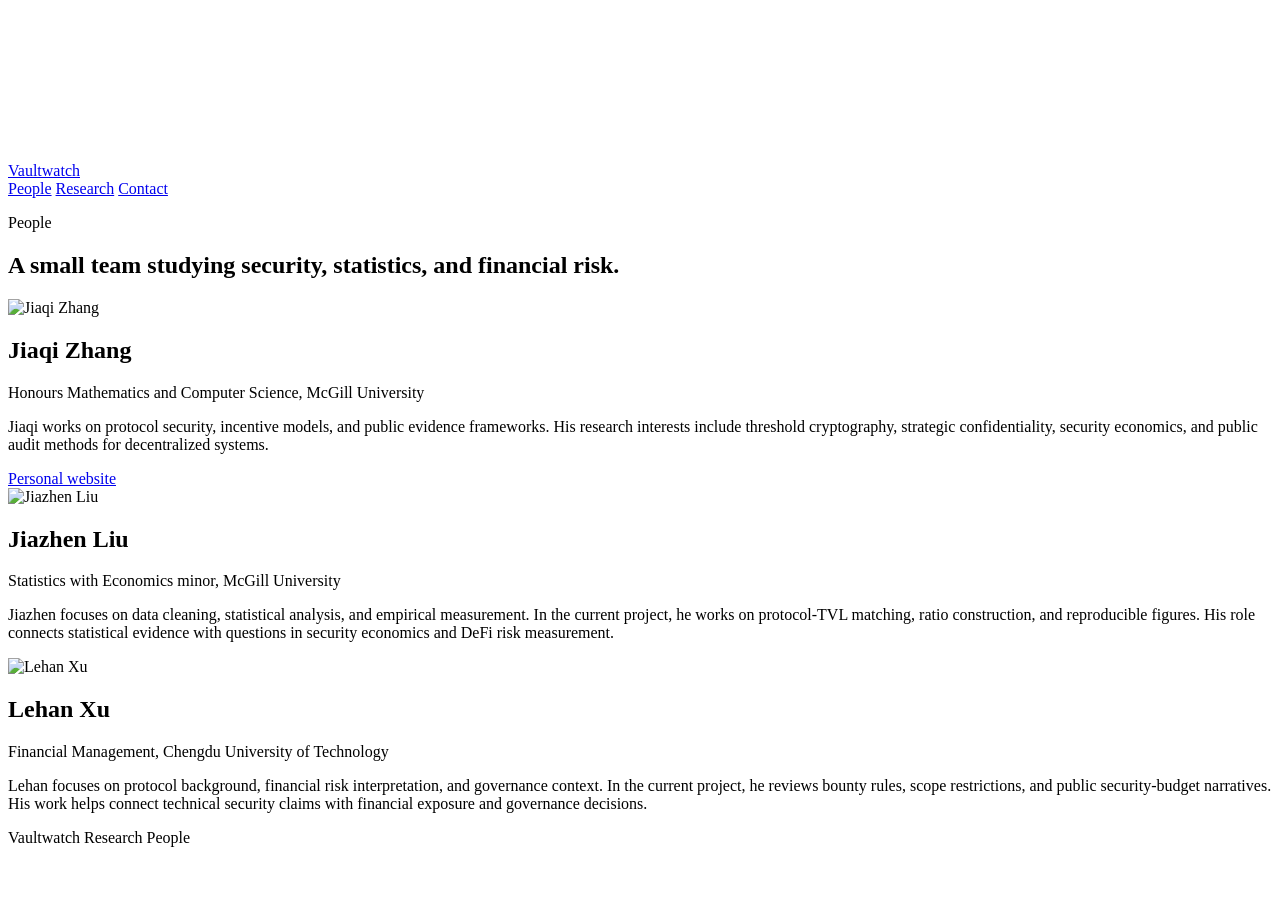
==== people.html @ 1d651212 "Update people.html" ====
<!doctype html>
<html lang="en">
  <head>
    <meta charset="utf-8">
    <meta name="viewport" content="width=device-width, initial-scale=1">
    <title>People | Vaultwatch Research</title>
    <meta name="description" content="People at Vaultwatch Research.">
    <link rel="stylesheet" href="assets/css/style.css">
  </head>
  <body>
    <canvas id="starfield" aria-hidden="true"></canvas>

    <header class="site-header">
      <a class="brand" href="index.html">Vaultwatch</a>
      <nav class="nav" aria-label="Main navigation">
        <a class="active" href="people.html">People</a>
        <a href="research.html">Research</a>
        <a href="contact.html">Contact</a>
      </nav>
    </header>

    <main>
      <section class="page-title">
        <p class="eyebrow">People</p>
        <h1>A small team studying security, statistics, and financial risk.</h1>
      </section>

      <section class="people-list">
        <article class="person">
          <img class="portrait" src="assets/images/jiaqi-zhang.jpg" alt="Jiaqi Zhang">
          <div>
            <h2>Jiaqi Zhang</h2>
            <p class="role">Honours Mathematics and Computer Science, McGill University</p>
            <p>
              Jiaqi works on protocol security, incentive models, and public
              evidence frameworks. His research interests include threshold
              cryptography, strategic confidentiality, security economics, and
              public audit methods for decentralized systems.
            </p>
            <a class="profile-link" href="https://knarf-z.github.io/jiaqi-zhang.github.io/" target="_blank" rel="noreferrer">
              Personal website
            </a>
          </div>
        </article>

        <article class="person">
          <img class="portrait" src="assets/images/jiazhen-liu.jpg" alt="Jiazhen Liu">
          <div>
            <h2>Jiazhen Liu</h2>
            <p class="role">Statistics with Economics minor, McGill University</p>
            <p>
              Jiazhen focuses on data cleaning, statistical analysis, and
              empirical measurement. In the current project, he works on
              protocol-TVL matching, ratio construction, and reproducible
              figures. His role connects statistical evidence with questions in
              security economics and DeFi risk measurement.
            </p>
          </div>
        </article>

        <article class="person">
          <img class="portrait" src="assets/images/lehan-xu.png" alt="Lehan Xu">
          <div>
            <h2>Lehan Xu</h2>
            <p class="role">Financial Management, Chengdu University of Technology</p>
            <p>
              Lehan focuses on protocol background, financial risk
              interpretation, and governance context. In the current project,
              he reviews bounty rules, scope restrictions, and public
              security-budget narratives. His work helps connect technical
              security claims with financial exposure and governance decisions.
            </p>
          </div>
        </article>
      </section>
    </main>

    <footer class="footer">
      <span>Vaultwatch Research</span>
      <span>People</span>
    </footer>

    <script src="assets/js/starfield.js"></script>
  </body>
</html>
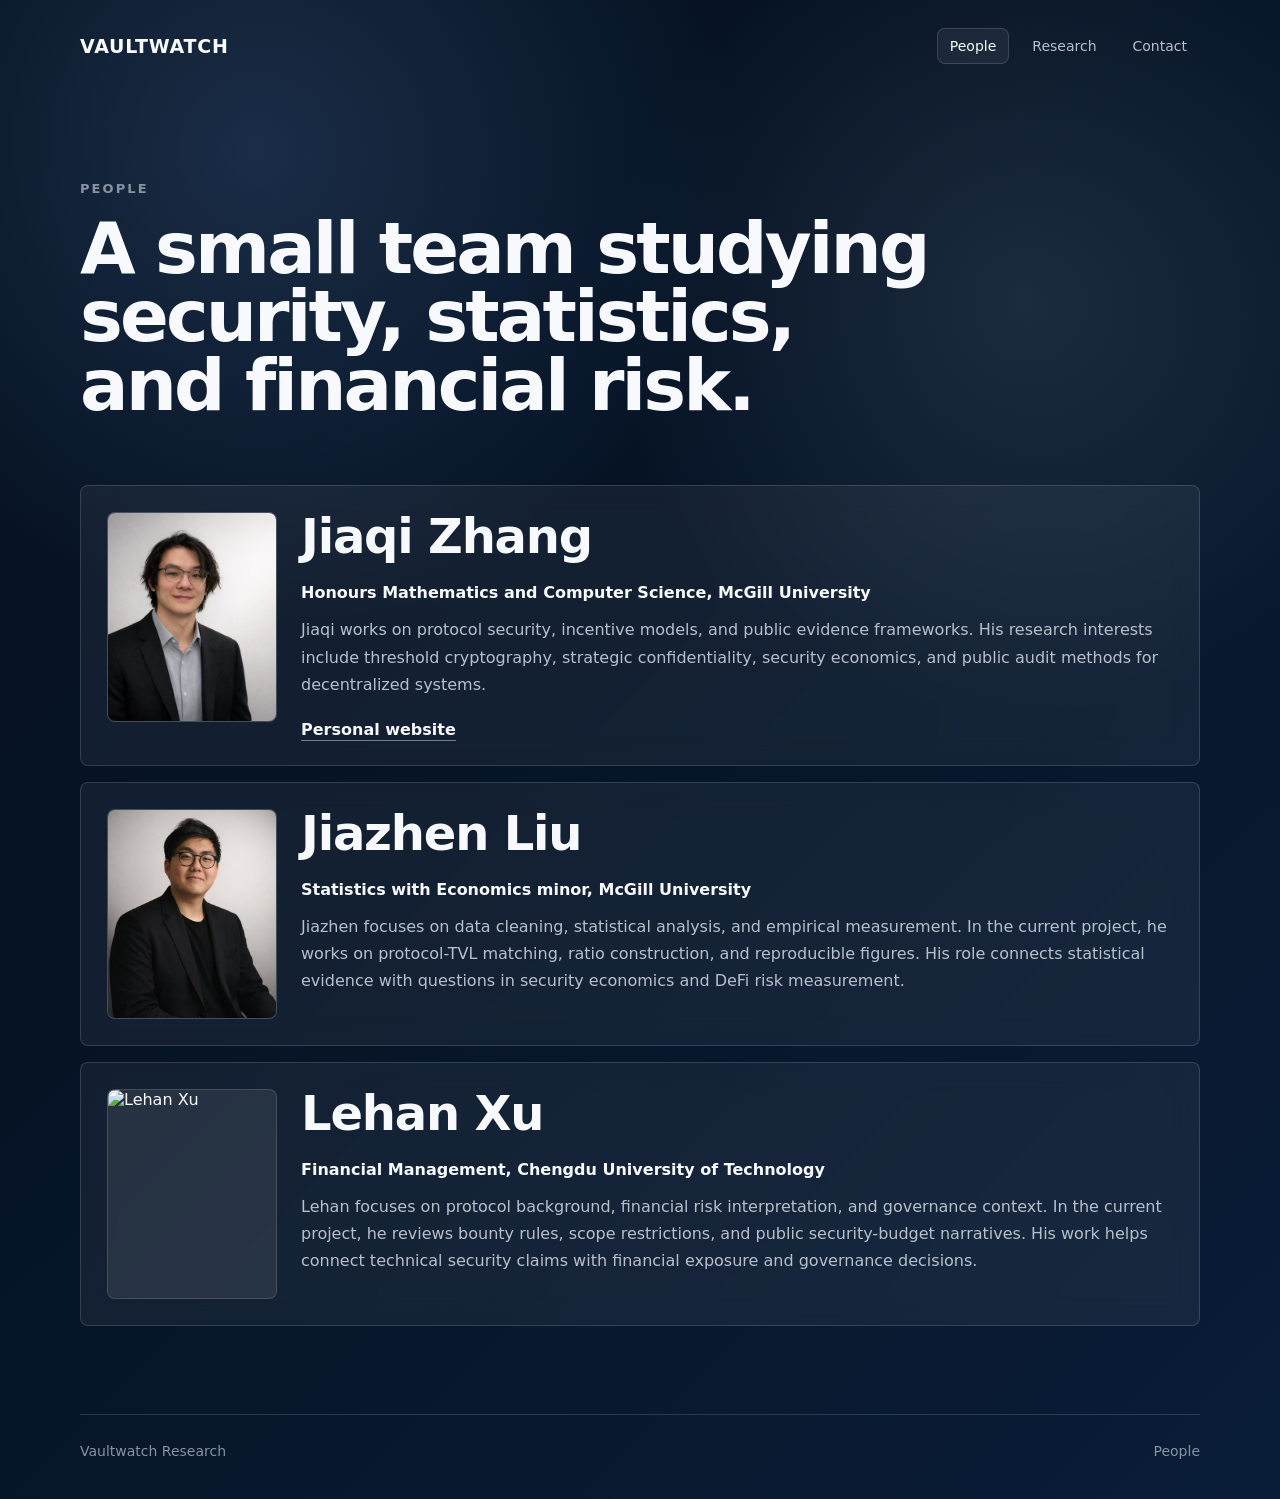
==== commit af2256d8: "Update people.html" ====
--- a/people.html
+++ b/people.html
@@ -7,11 +7,13 @@
     <meta name="description" content="People at Vaultwatch Research.">
     <link rel="stylesheet" href="assets/css/style.css">
   </head>
+
   <body>
     <canvas id="starfield" aria-hidden="true"></canvas>
 
     <header class="site-header">
       <a class="brand" href="index.html">Vaultwatch</a>
+
       <nav class="nav" aria-label="Main navigation">
         <a class="active" href="people.html">People</a>
         <a href="research.html">Research</a>
@@ -27,16 +29,19 @@
 
       <section class="people-list">
         <article class="person">
-          <img class="portrait" src="assets/images/jiaqi-zhang.jpg" alt="Jiaqi Zhang">
+          <img class="portrait" src="jiaqi-zhang.jpg" alt="Jiaqi Zhang">
+
           <div>
             <h2>Jiaqi Zhang</h2>
             <p class="role">Honours Mathematics and Computer Science, McGill University</p>
+
             <p>
               Jiaqi works on protocol security, incentive models, and public
               evidence frameworks. His research interests include threshold
               cryptography, strategic confidentiality, security economics, and
               public audit methods for decentralized systems.
             </p>
+
             <a class="profile-link" href="https://knarf-z.github.io/jiaqi-zhang.github.io/" target="_blank" rel="noreferrer">
               Personal website
             </a>
@@ -44,10 +49,12 @@
         </article>
 
         <article class="person">
-          <img class="portrait" src="assets/images/jiazhen-liu.jpg" alt="Jiazhen Liu">
+          <img class="portrait" src="jiazhen-liu.jpg" alt="Jiazhen Liu">
+
           <div>
             <h2>Jiazhen Liu</h2>
             <p class="role">Statistics with Economics minor, McGill University</p>
+
             <p>
               Jiazhen focuses on data cleaning, statistical analysis, and
               empirical measurement. In the current project, he works on
@@ -59,10 +66,12 @@
         </article>
 
         <article class="person">
-          <img class="portrait" src="assets/images/lehan-xu.png" alt="Lehan Xu">
+          <img class="portrait" src="lehan-Xu.png" alt="Lehan Xu">
+
           <div>
             <h2>Lehan Xu</h2>
             <p class="role">Financial Management, Chengdu University of Technology</p>
+
             <p>
               Lehan focuses on protocol background, financial risk
               interpretation, and governance context. In the current project,
--- a/assets/css/style.css
+++ b/assets/css/style.css
@@ -0,0 +1,379 @@
+:root {
+  --bg: #061427;
+  --bg-2: #0a1d37;
+  --text: #f7f9fc;
+  --muted: #b8c0cc;
+  --soft: #8792a2;
+  --line: rgba(255, 255, 255, 0.14);
+  --panel: rgba(255, 255, 255, 0.055);
+  --panel-strong: rgba(255, 255, 255, 0.09);
+  --accent: #dfe7f4;
+}
+
+* {
+  box-sizing: border-box;
+}
+
+html {
+  min-height: 100%;
+  background: var(--bg);
+}
+
+body {
+  min-height: 100vh;
+  margin: 0;
+  color: var(--text);
+  font-family: Inter, ui-sans-serif, system-ui, -apple-system, BlinkMacSystemFont, "Segoe UI", sans-serif;
+  background:
+    radial-gradient(circle at 20% 10%, rgba(80, 116, 166, 0.28), transparent 30rem),
+    radial-gradient(circle at 80% 20%, rgba(164, 178, 201, 0.14), transparent 26rem),
+    linear-gradient(135deg, #05101f 0%, #061427 45%, #0a1d37 100%);
+  overflow-x: hidden;
+}
+
+a {
+  color: inherit;
+}
+
+#starfield {
+  position: fixed;
+  inset: 0;
+  z-index: -1;
+  width: 100%;
+  height: 100%;
+}
+
+.site-header {
+  display: flex;
+  align-items: center;
+  justify-content: space-between;
+  width: min(1120px, calc(100% - 40px));
+  margin: 0 auto;
+  padding: 28px 0;
+}
+
+.brand {
+  text-decoration: none;
+  font-size: 19px;
+  font-weight: 750;
+  letter-spacing: 0.04em;
+  text-transform: uppercase;
+}
+
+.nav {
+  display: flex;
+  align-items: center;
+  gap: 10px;
+}
+
+.nav a {
+  padding: 9px 12px;
+  color: var(--muted);
+  text-decoration: none;
+  border: 1px solid transparent;
+  border-radius: 8px;
+  font-size: 14px;
+}
+
+.nav a:hover,
+.nav a.active {
+  color: var(--text);
+  border-color: var(--line);
+  background: rgba(255, 255, 255, 0.06);
+}
+
+main {
+  width: min(1120px, calc(100% - 40px));
+  margin: 0 auto;
+}
+
+.hero {
+  min-height: 72vh;
+  display: grid;
+  align-content: center;
+  padding: 80px 0 120px;
+}
+
+.eyebrow {
+  margin: 0 0 14px;
+  color: var(--soft);
+  font-size: 13px;
+  font-weight: 700;
+  letter-spacing: 0.16em;
+  text-transform: uppercase;
+}
+
+h1,
+h2,
+h3,
+p {
+  margin-top: 0;
+}
+
+h1 {
+  max-width: 920px;
+  margin-bottom: 22px;
+  font-size: clamp(44px, 8vw, 92px);
+  line-height: 0.95;
+  letter-spacing: -0.04em;
+}
+
+h2 {
+  margin-bottom: 18px;
+  font-size: clamp(28px, 4vw, 48px);
+  line-height: 1.02;
+  letter-spacing: -0.025em;
+}
+
+h3 {
+  margin-bottom: 10px;
+  font-size: 20px;
+}
+
+p {
+  color: var(--muted);
+  font-size: 17px;
+  line-height: 1.7;
+}
+
+.hero-copy {
+  max-width: 720px;
+  font-size: 21px;
+}
+
+.hero-actions {
+  display: flex;
+  gap: 12px;
+  flex-wrap: wrap;
+  margin-top: 18px;
+}
+
+.button {
+  display: inline-flex;
+  align-items: center;
+  justify-content: center;
+  min-height: 46px;
+  padding: 0 18px;
+  border-radius: 8px;
+  text-decoration: none;
+  font-weight: 700;
+}
+
+.button.primary {
+  color: #071427;
+  background: var(--accent);
+}
+
+.button.secondary {
+  border: 1px solid var(--line);
+  color: var(--text);
+  background: rgba(255, 255, 255, 0.05);
+}
+
+.section {
+  padding: 72px 0;
+  border-top: 1px solid var(--line);
+}
+
+.grid-two {
+  display: grid;
+  grid-template-columns: minmax(0, 0.9fr) minmax(0, 1.1fr);
+  gap: 52px;
+  align-items: start;
+}
+
+.cards {
+  display: grid;
+  grid-template-columns: repeat(3, minmax(0, 1fr));
+  gap: 16px;
+}
+
+.card,
+.person,
+.research-block,
+.contact-panel {
+  border: 1px solid var(--line);
+  border-radius: 8px;
+  background: var(--panel);
+  backdrop-filter: blur(14px);
+}
+
+.card {
+  padding: 24px;
+}
+
+.card span {
+  display: inline-block;
+  margin-bottom: 24px;
+  color: var(--soft);
+  font-size: 13px;
+  font-weight: 800;
+  letter-spacing: 0.1em;
+  text-transform: uppercase;
+}
+
+.card p,
+.person p,
+.research-block p,
+.contact-panel p {
+  font-size: 16px;
+}
+
+.page-title {
+  padding: 86px 0 44px;
+}
+
+.page-title h1 {
+  max-width: 860px;
+  font-size: clamp(40px, 6vw, 72px);
+}
+
+.page-title p:not(.eyebrow) {
+  max-width: 780px;
+}
+
+.people-list {
+  display: grid;
+  gap: 16px;
+  padding-bottom: 88px;
+}
+
+.person {
+  display: grid;
+  grid-template-columns: 170px 1fr;
+  gap: 24px;
+  padding: 26px;
+  align-items: start;
+}
+
+.portrait {
+  width: 170px;
+  height: 210px;
+  display: block;
+  object-fit: cover;
+  object-position: center;
+  border: 1px solid var(--line);
+  border-radius: 8px;
+  background: rgba(255, 255, 255, 0.08);
+  filter: saturate(0.95) contrast(1.02);
+}
+
+.role {
+  margin-bottom: 10px;
+  color: var(--text);
+  font-weight: 700;
+}
+
+.profile-link {
+  display: inline-flex;
+  margin-top: 6px;
+  color: var(--text);
+  font-weight: 800;
+  text-decoration-color: rgba(255, 255, 255, 0.42);
+  text-underline-offset: 5px;
+}
+
+.research-block {
+  padding: 34px;
+  margin-bottom: 72px;
+}
+
+.research-block h2 {
+  max-width: 900px;
+}
+
+.clean-list {
+  display: grid;
+  gap: 12px;
+  margin: 26px 0 0;
+  padding: 0;
+  list-style: none;
+}
+
+.clean-list li {
+  padding: 16px;
+  border: 1px solid var(--line);
+  border-radius: 8px;
+  color: var(--muted);
+  background: rgba(255, 255, 255, 0.04);
+  line-height: 1.6;
+}
+
+.clean-list strong {
+  color: var(--text);
+}
+
+.contact-panel {
+  display: grid;
+  grid-template-columns: 1fr 1fr;
+  gap: 20px;
+  padding: 32px;
+  margin-bottom: 88px;
+}
+
+.contact-link {
+  display: inline-flex;
+  margin-top: 10px;
+  color: var(--text);
+  font-weight: 800;
+  text-decoration-color: rgba(255, 255, 255, 0.4);
+  text-underline-offset: 5px;
+}
+
+.footer {
+  display: flex;
+  justify-content: space-between;
+  width: min(1120px, calc(100% - 40px));
+  margin: 0 auto;
+  padding: 28px 0 40px;
+  border-top: 1px solid var(--line);
+  color: var(--soft);
+  font-size: 14px;
+}
+
+@media (max-width: 760px) {
+  .site-header,
+  .footer,
+  .contact-panel {
+    flex-direction: column;
+    align-items: flex-start;
+  }
+
+  .site-header {
+    gap: 16px;
+  }
+
+  .nav {
+    width: 100%;
+    justify-content: space-between;
+  }
+
+  .nav a {
+    padding-inline: 8px;
+  }
+
+  .hero {
+    min-height: auto;
+    padding: 52px 0 80px;
+  }
+
+  h1 {
+    font-size: 46px;
+  }
+
+  .grid-two,
+  .cards,
+  .contact-panel {
+    grid-template-columns: 1fr;
+  }
+
+  .person {
+    grid-template-columns: 1fr;
+  }
+
+  .portrait {
+    width: 100%;
+    max-width: 240px;
+    height: 280px;
+  }
+}
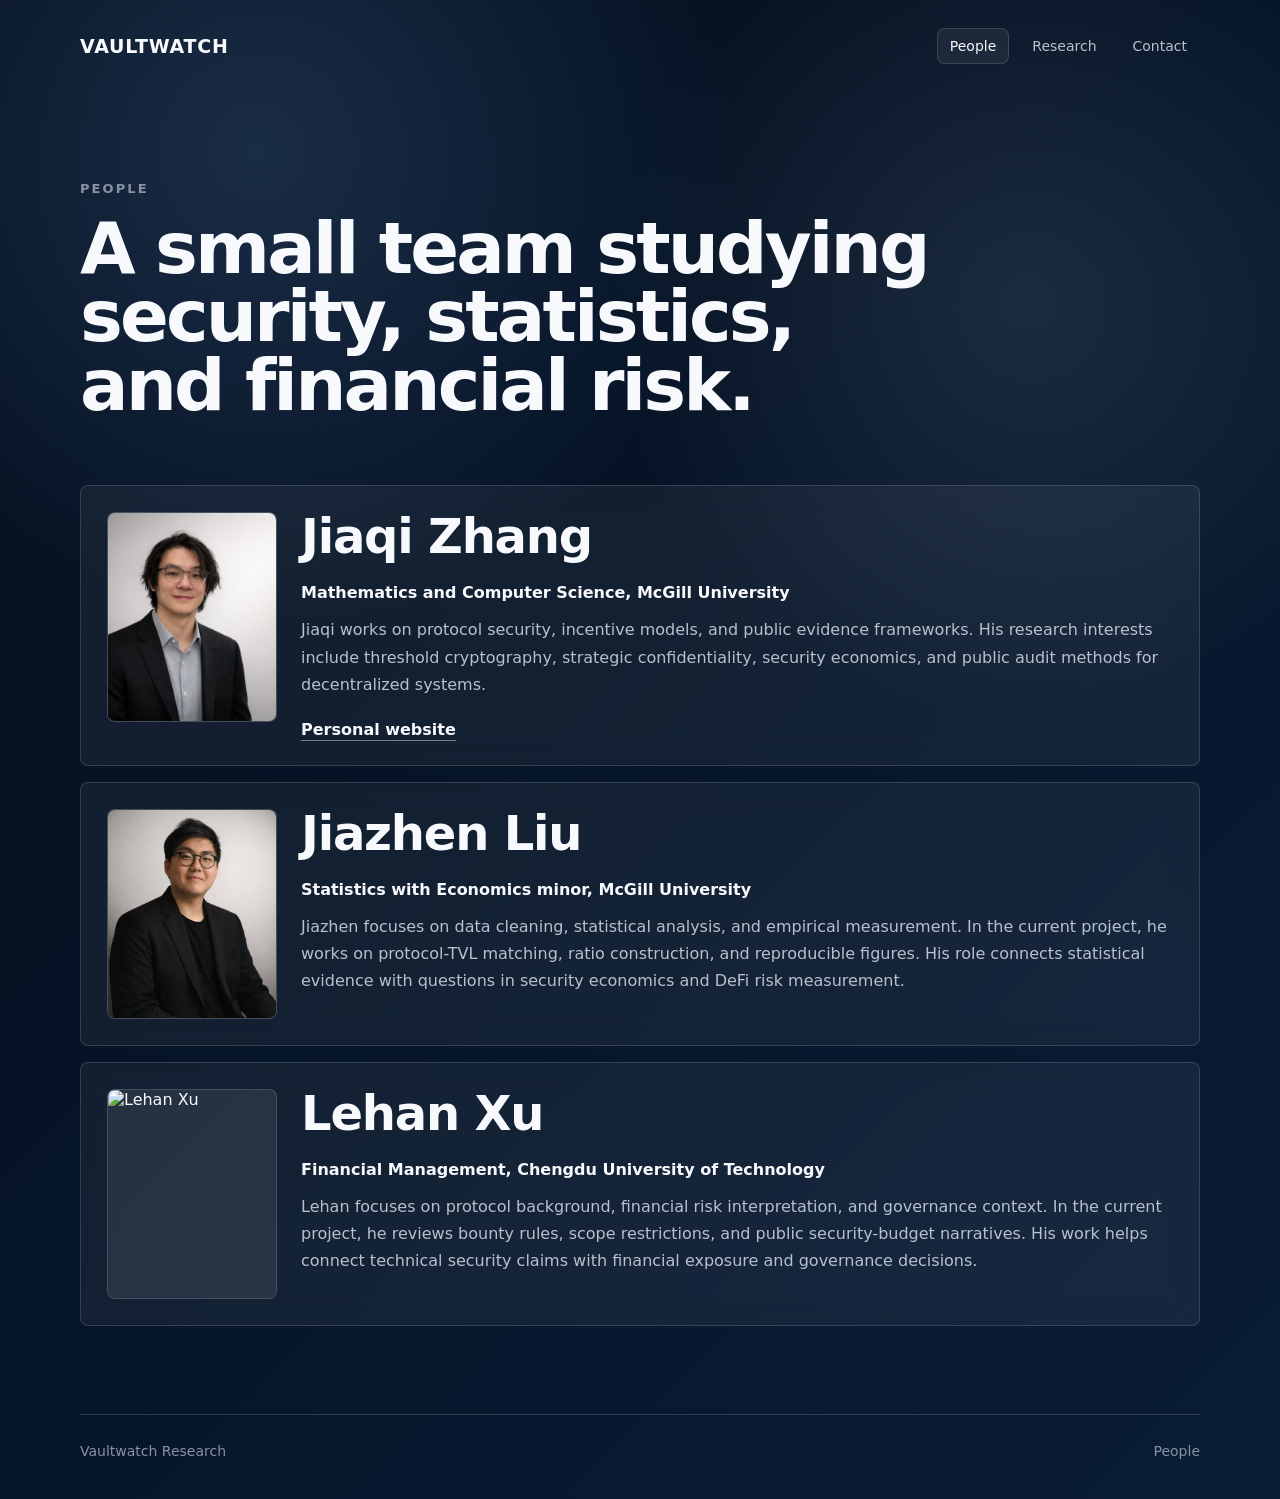
==== commit 196285e6: "Update people.html" ====
--- a/people.html
+++ b/people.html
@@ -33,7 +33,7 @@
 
           <div>
             <h2>Jiaqi Zhang</h2>
-            <p class="role">Honours Mathematics and Computer Science, McGill University</p>
+            <p class="role">Mathematics and Computer Science, McGill University</p>
 
             <p>
               Jiaqi works on protocol security, incentive models, and public
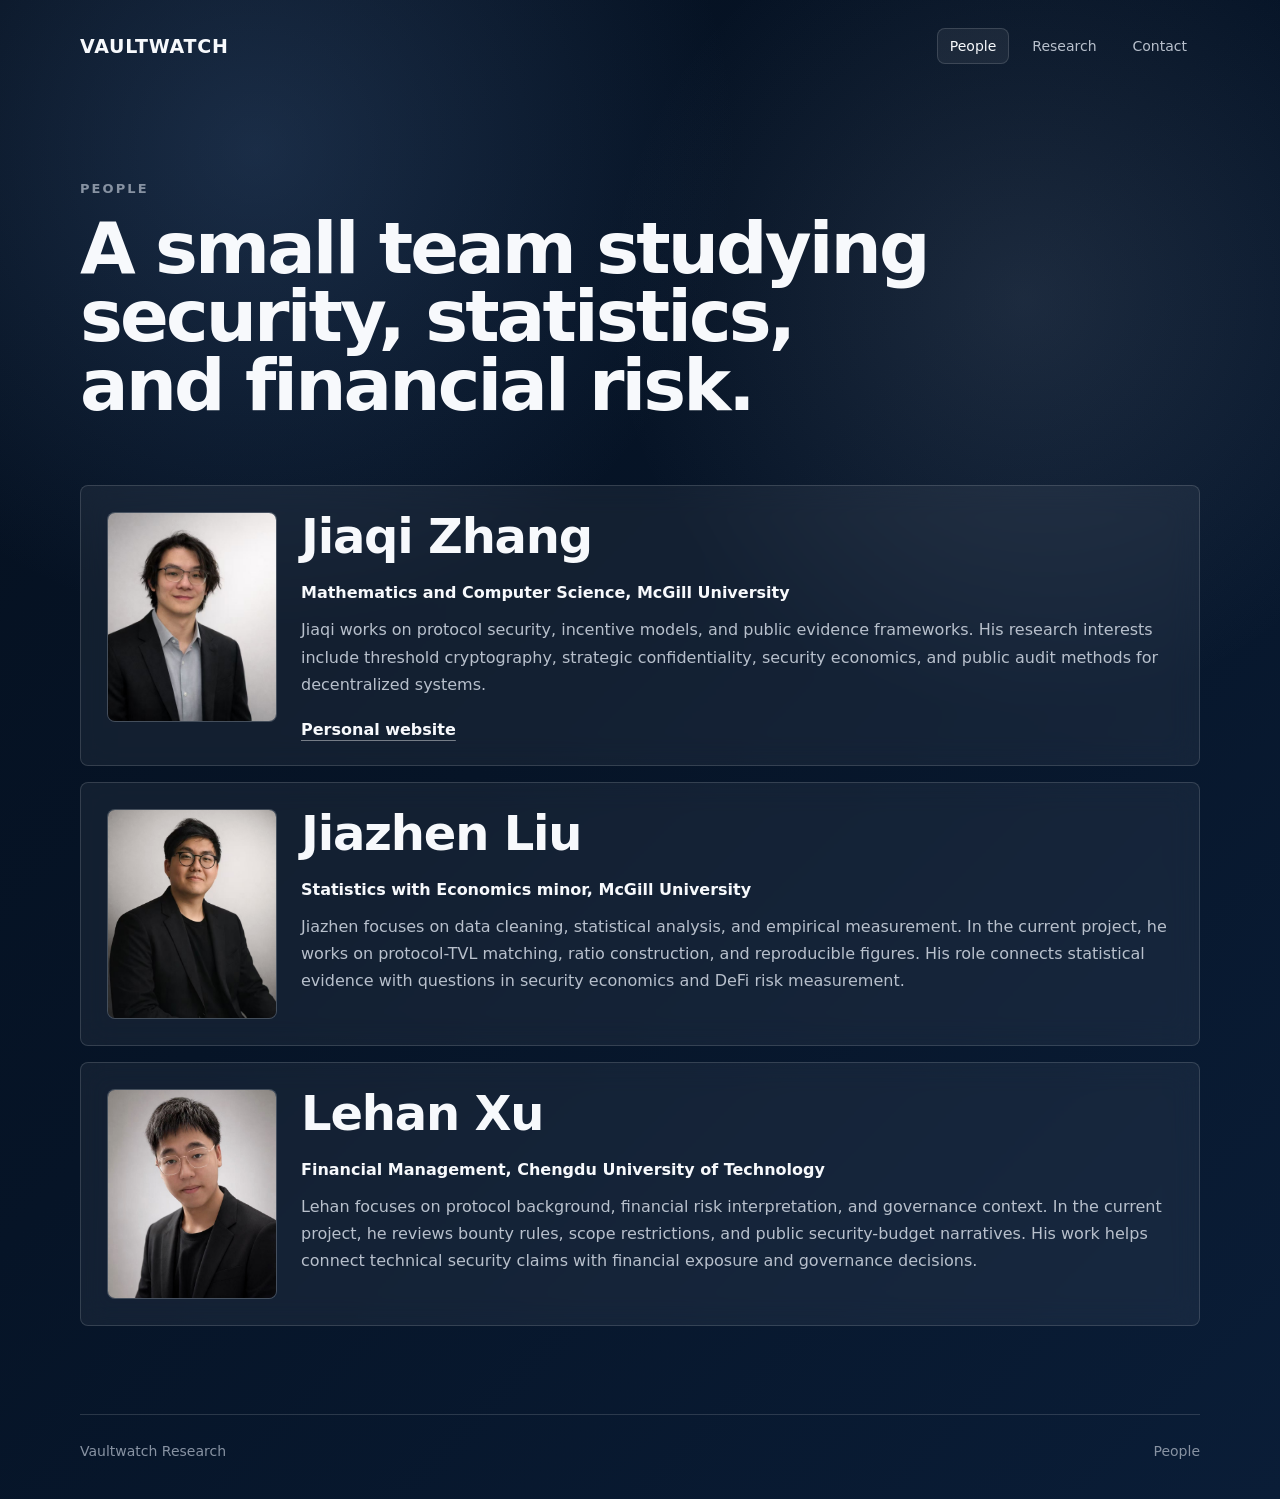
==== commit e05c6f78: "Update people.html" ====
--- a/people.html
+++ b/people.html
@@ -66,7 +66,7 @@
         </article>
 
         <article class="person">
-          <img class="portrait" src="lehan-Xu.png" alt="Lehan Xu">
+          <img class="portrait" src="Lehan-Xu.jpg" alt="Lehan Xu">
 
           <div>
             <h2>Lehan Xu</h2>
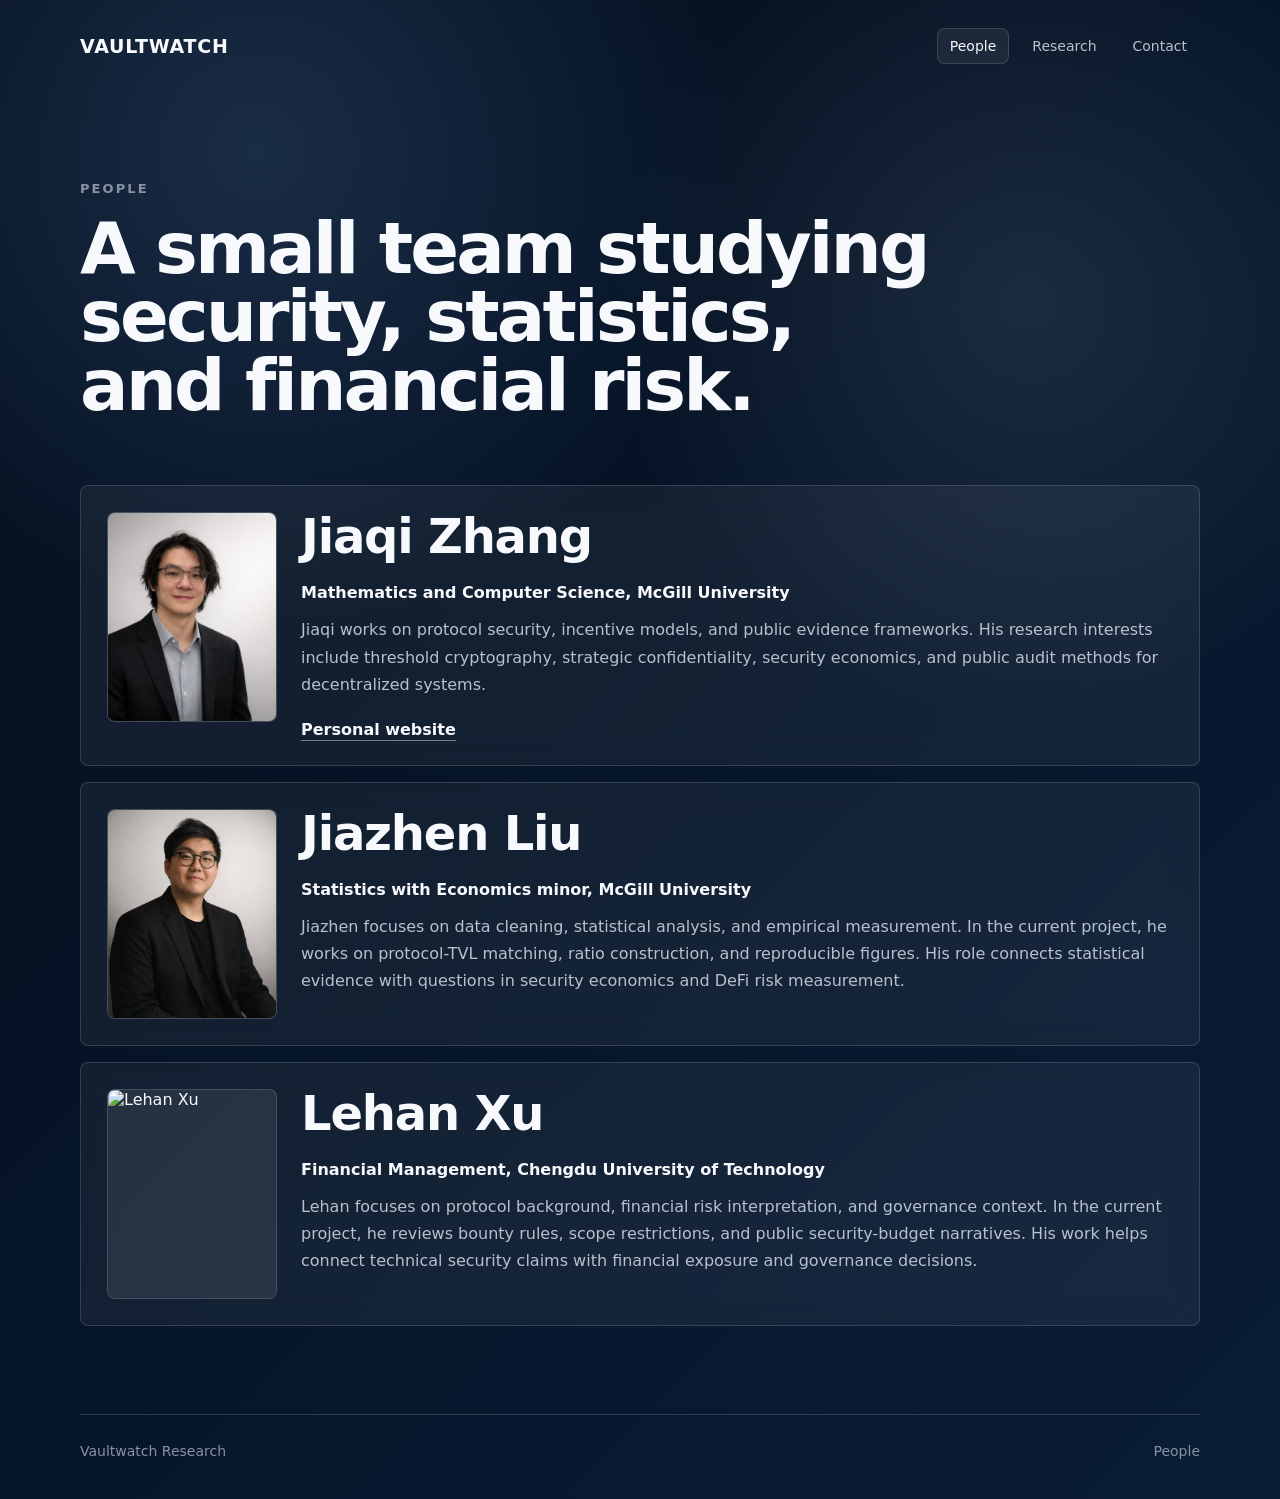
==== commit 1b42b2df: "Update people.html" ====
--- a/people.html
+++ b/people.html
@@ -66,7 +66,7 @@
         </article>
 
         <article class="person">
-          <img class="portrait" src="Lehan-Xu.jpg" alt="Lehan Xu">
+          <img class="portrait" src="Lehan-xu.jpg" alt="Lehan Xu">
 
           <div>
             <h2>Lehan Xu</h2>
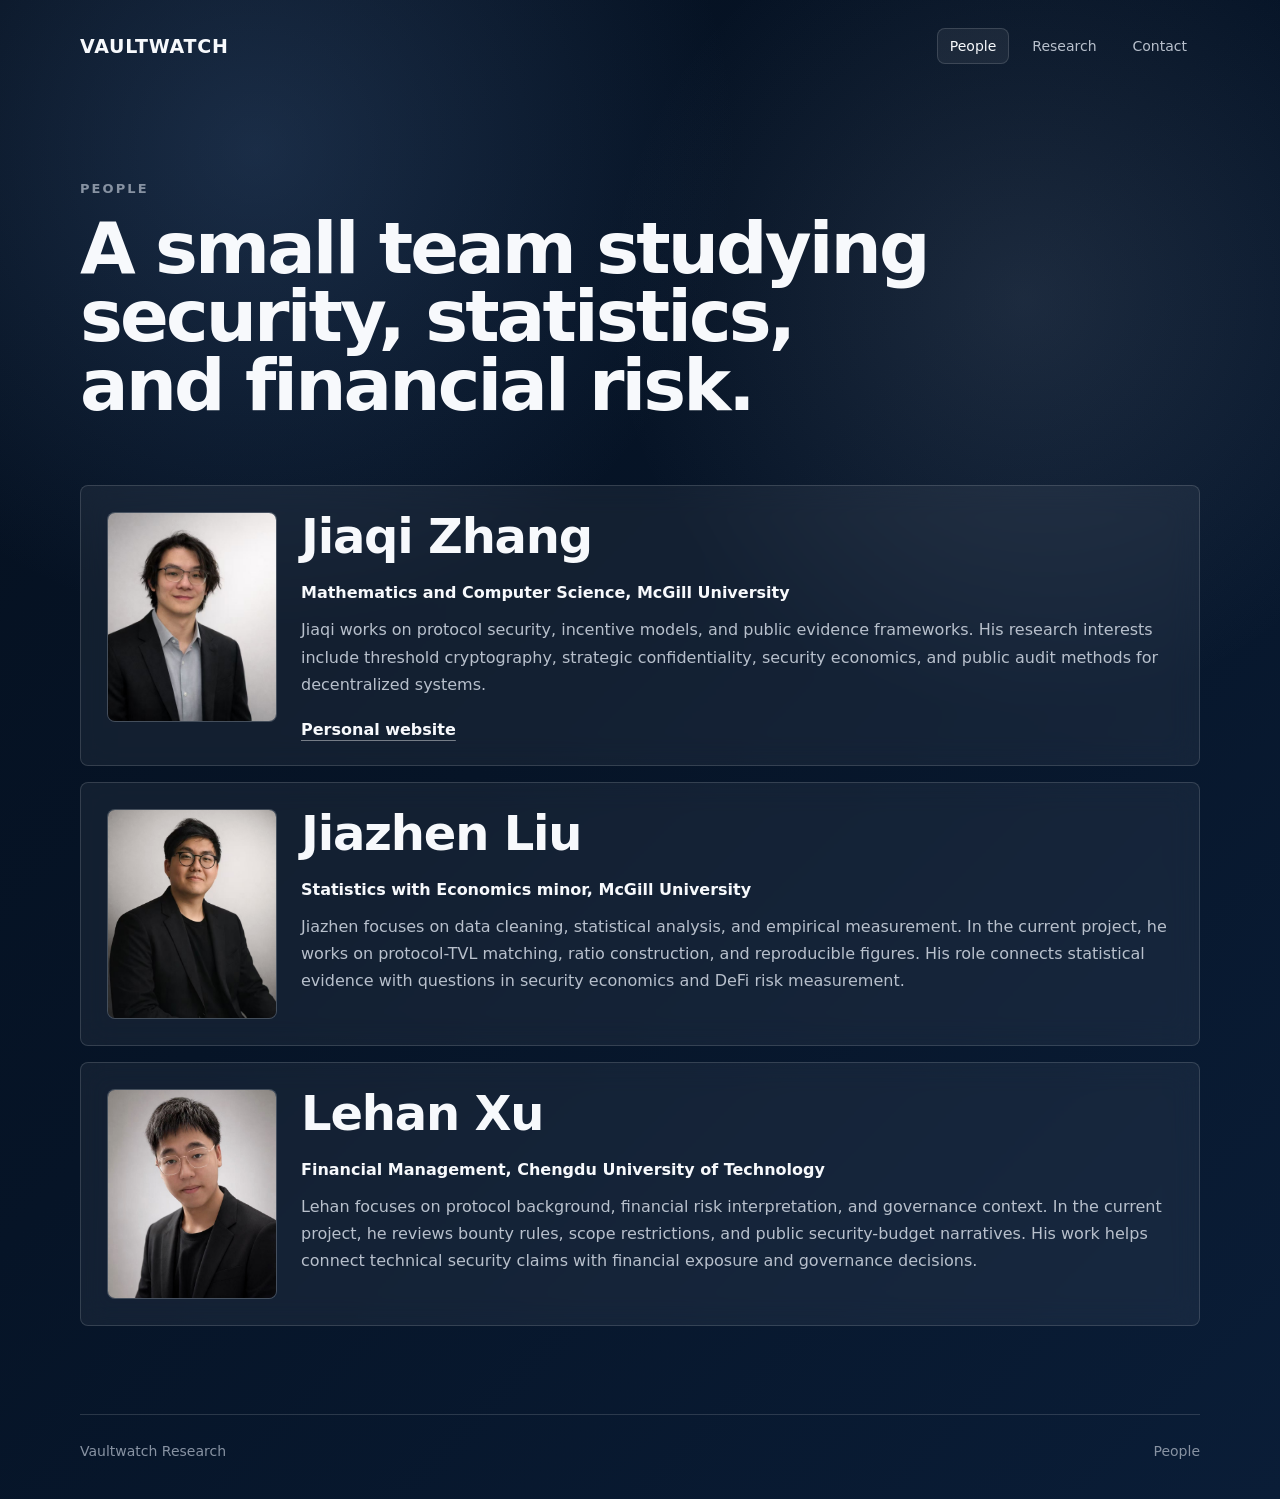
==== commit 7acd5bae: "Update people.html" ====
--- a/people.html
+++ b/people.html
@@ -66,7 +66,7 @@
         </article>
 
         <article class="person">
-          <img class="portrait" src="Lehan-xu.jpg" alt="Lehan Xu">
+          <img class="portrait" src="Lehan-Xu.jpg" alt="Lehan Xu">
 
           <div>
             <h2>Lehan Xu</h2>
